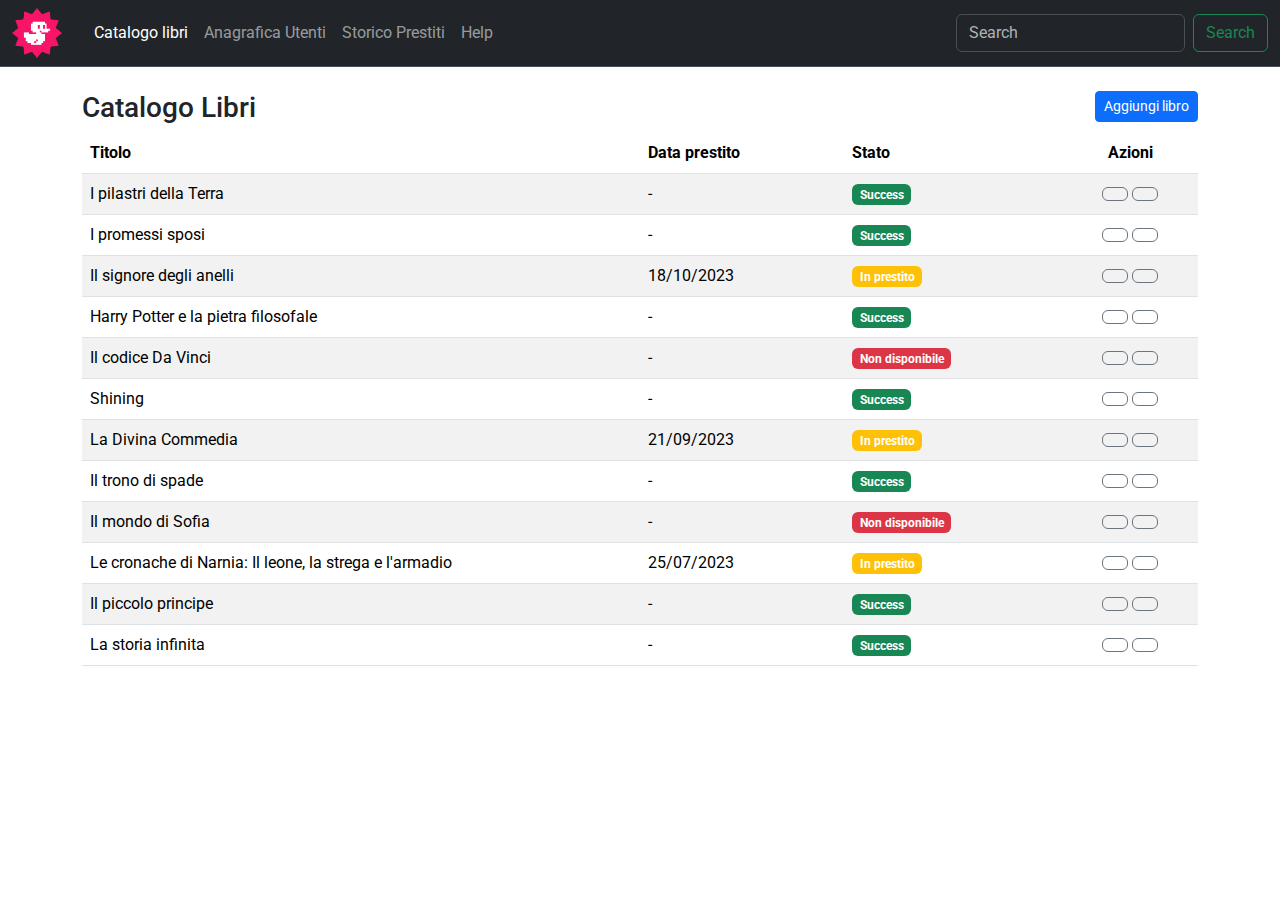
==== index.html @ 5874d786 "replace text on nav and remove dropbox" ====
<!DOCTYPE html>
<html lang="en">

<head>
    <meta charset="UTF-8">
    <meta name="viewport" content="width=device-width, initial-scale=1.0">
    <link rel="stylesheet" href="https://cdnjs.cloudflare.com/ajax/libs/font-awesome/6.6.0/css/all.min.css"
        integrity="sha512-Kc323vGBEqzTmouAECnVceyQqyqdsSiqLQISBL29aUW4U/M7pSPA/gEUZQqv1cwx4OnYxTxve5UMg5GT6L4JJg=="
        crossorigin="anonymous" referrerpolicy="no-referrer" />
    <link rel="preconnect" href="https://fonts.googleapis.com">
    <link rel="preconnect" href="https://fonts.gstatic.com" crossorigin>
    <link
        href="https://fonts.googleapis.com/css2?family=Roboto:ital,wght@0,100;0,300;0,400;0,500;0,700;0,900;1,100;1,300;1,400;1,500;1,700;1,900&display=swap"
        rel="stylesheet">
    <link href="https://cdn.jsdelivr.net/npm/bootstrap@5.3.3/dist/css/bootstrap.min.css" rel="stylesheet"
        integrity="sha384-QWTKZyjpPEjISv5WaRU9OFeRpok6YctnYmDr5pNlyT2bRjXh0JMhjY6hW+ALEwIH" crossorigin="anonymous">
    <link rel="stylesheet" href="css/style.css">

    <title>Bootstrap Dashboard</title>
</head>

<body>

    <!-- navbar -->

    <nav class="navbar navbar-expand-lg bg-dark border-bottom border-body mb-4" data-bs-theme="dark">
        <div class="container-fluid">
            <img class="me-2" src="img/duck.png" alt="">
            <a class="navbar-brand" href="#"></a>
            <button class="navbar-toggler" type="button" data-bs-toggle="collapse"
                data-bs-target="#navbarSupportedContent" aria-controls="navbarSupportedContent" aria-expanded="false"
                aria-label="Toggle navigation">
                <span class="navbar-toggler-icon"></span>
            </button>
            <div class="collapse navbar-collapse" id="navbarSupportedContent">
                <ul class="navbar-nav me-auto mb-2 mb-lg-0">
                    <li class="nav-item">
                        <a class="nav-link active" aria-current="page" href="#">Catalogo libri</a>
                    </li>
                    <li class="nav-item">
                        <a class="nav-link" href="#">Anagrafica Utenti</a>
                    </li>
                    <li class="nav-item">
                        <a class="nav-link" href="#">Storico Prestiti</a>
                    </li>
                    <li class="nav-item">
                        <a class="nav-link" href="#">Help</a>
                    </li>
                    <ul class="dropdown-menu">
                        <li><a class="dropdown-item" href="#"></a></li>
                        <li><a class="dropdown-item" href="#"></a></li>
                        <li>
                            <hr class="dropdown-divider">
                        </li>
                        <li><a class="dropdown-item" href="#"></a></li>
                    </ul>
                    </li>
                    <li class="nav-item">
                        <a class="nav-link disabled" aria-disabled="true"></a>
                    </li>
                </ul>
                <form class="d-flex" role="search">
                    <input class="form-control me-2" type="search" placeholder="Search" aria-label="Search">
                    <button class="btn btn-outline-success" type="submit">Search</button>
                </form>
            </div>
        </div>
    </nav>

    <!-- table -->

    <div class="container-lg">

        <div class="d-flex justify-content-between w-100">
            <div>
                <h3>Catalogo Libri</h3>
            </div>
            <div>
                <button class="btn btn-primary btn-sm" type="submit">Aggiungi libro</button>
            </div>
        </div>
        <table class="table table-striped table-hover">

            <thead>
                <tr>
                    <th scope="col">Titolo</th>
                    <th scope="col" class="d-none d-md-table-cell">Data prestito</th>
                    <th scope="col">Stato</th>
                    <th scope="col" class="text-center">Azioni</th>
                </tr>
            </thead>
            <tbody>
                <tr>

                    <td class="w-50">I pilastri della Terra</td>
                    <td class="d-none d-md-table-cell w-10">-</td>
                    <td> <span class="badge text-bg-success w-20">Success</span></td>
                    <td class="w-20 text-center">
                        <button type="button" class="btn btn-outline-secondary"><i
                                class="fa-solid fa-pencil"></i></button>
                        <button type="button" class="btn btn-outline-secondary"><i
                                class="fa-solid fa-trash"></i></button>
                    </td>
                </tr>


                <tr>

                    <td>I promessi sposi</td>
                    <td class="d-none d-md-table-cell">-</td>
                    <td> <span class="badge text-bg-success">Success</span></td>
                    <td class="text-center"> <button type="button" class="btn btn-outline-secondary"><i
                                class="fa-solid fa-pencil"></i></button>
                        <button type="button" class="btn btn-outline-secondary"><i
                                class="fa-solid fa-trash"></i></button>
                    </td>
                </tr>
                <tr>

                    <td>Il signore degli anelli</td>
                    <td class="d-none d-md-table-cell">18/10/2023</td>
                    <td> <span class="badge text-bg-warning text-white">In prestito</span></td>
                    <td class="text-center"><button type="button" class="btn btn-outline-secondary"><i
                                class="fa-solid fa-pencil"></i></button>
                        <button type="button" class="btn btn-outline-secondary"><i
                                class="fa-solid fa-trash"></i></button>
                    </td>
                </tr>
                <tr>

                    <td>Harry Potter e la pietra filosofale</td>
                    <td class="d-none d-md-table-cell">-</td>
                    <td> <span class="badge text-bg-success">Success</span></td>
                    <td class="text-center"><button type="button" class="btn btn-outline-secondary"><i
                                class="fa-solid fa-pencil"></i></button>
                        <button type="button" class="btn btn-outline-secondary"><i
                                class="fa-solid fa-trash"></i></button>
                    </td>
                </tr>
                <tr>

                    <td>Il codice Da Vinci</td>
                    <td class="d-none d-md-table-cell">-</td>
                    <td> <span class="badge text-bg-danger">Non disponibile</span></td>
                    <td class="text-center"><button type="button" class="btn btn-outline-secondary"><i
                                class="fa-solid fa-pencil"></i></button>
                        <button type="button" class="btn btn-outline-secondary"><i
                                class="fa-solid fa-trash"></i></button>
                    </td>
                </tr>
                <tr>

                    <td>Shining</td>
                    <td class="d-none d-md-table-cell">-</td>
                    <td> <span class="badge text-bg-success">Success</span></td>
                    <td class="text-center"><button type="button" class="btn btn-outline-secondary"><i
                                class="fa-solid fa-pencil"></i></button>
                        <button type="button" class="btn btn-outline-secondary"><i
                                class="fa-solid fa-trash"></i></button>
                    </td>
                </tr>
                <tr>

                    <td>La Divina Commedia</td>
                    <td class="d-none d-md-table-cell">21/09/2023</td>
                    <td> <span class="badge text-bg-warning text-white">In prestito</span></td>
                    <td class="text-center"><button type="button" class="btn btn-outline-secondary"><i
                                class="fa-solid fa-pencil"></i></button>
                        <button type="button" class="btn btn-outline-secondary"><i
                                class="fa-solid fa-trash"></i></button>
                    </td>
                </tr>
                <tr>

                    <td>Il trono di spade</td>
                    <td class="d-none d-md-table-cell">-</td>
                    <td> <span class="badge text-bg-success">Success</span></td>
                    <td class="text-center"><button type="button" class="btn btn-outline-secondary"><i
                                class="fa-solid fa-pencil"></i></button>
                        <button type="button" class="btn btn-outline-secondary"><i
                                class="fa-solid fa-trash"></i></button>
                    </td>
                </tr>
                <tr>

                    <td>Il mondo di Sofia</td>
                    <td class="d-none d-md-table-cell">-</td>
                    <td> <span class="badge text-bg-danger">Non disponibile</span></td>
                    <td class="text-center"><button type="button" class="btn btn-outline-secondary"><i
                                class="fa-solid fa-pencil"></i></button>
                        <button type="button" class="btn btn-outline-secondary"><i
                                class="fa-solid fa-trash"></i></button>
                    </td>
                </tr>

                <tr>

                    <td>Le cronache di Narnia: Il leone, la strega e l'armadio</td>
                    <td class="d-none d-md-table-cell">25/07/2023</td>
                    <td> <span class="badge text-bg-warning text-white">In prestito</span></td>
                    <td class="text-center"> <button type="button" class="btn btn-outline-secondary"><i
                                class="fa-solid fa-pencil"></i></button>
                        <button type="button" class="btn btn-outline-secondary"><i
                                class="fa-solid fa-trash"></i></button>
                    </td>
                </tr>
                <tr>

                    <td>Il piccolo principe</td>
                    <td class="d-none d-md-table-cell">-</td>
                    <td> <span class="badge text-bg-success">Success</span></td>
                    <td class="text-center"><button type="button" class="btn btn-outline-secondary"><i
                                class="fa-solid fa-pencil"></i></button>
                        <button type="button" class="btn btn-outline-secondary"><i
                                class="fa-solid fa-trash"></i></button>
                    </td>
                </tr>
                <tr>

                    <td>La storia infinita</td>
                    <td class="d-none d-md-table-cell">-</td>
                    <td> <span class="badge text-bg-success">Success</span></td>
                    <td class="text-center"><button type="button" class="btn btn-outline-secondary"><i
                                class="fa-solid fa-pencil"></i></button>
                        <button type="button" class="btn btn-outline-secondary"><i
                                class="fa-solid fa-trash"></i></button>
                    </td>
                </tr>
            </tbody>
        </table>





    </div>

</body>

</html>
---- css/style.css ----
body {

    font-family: "Roboto", sans-serif;
    font-weight: 400;
    font-style: normal;
}

img {

    width: 50px;
}
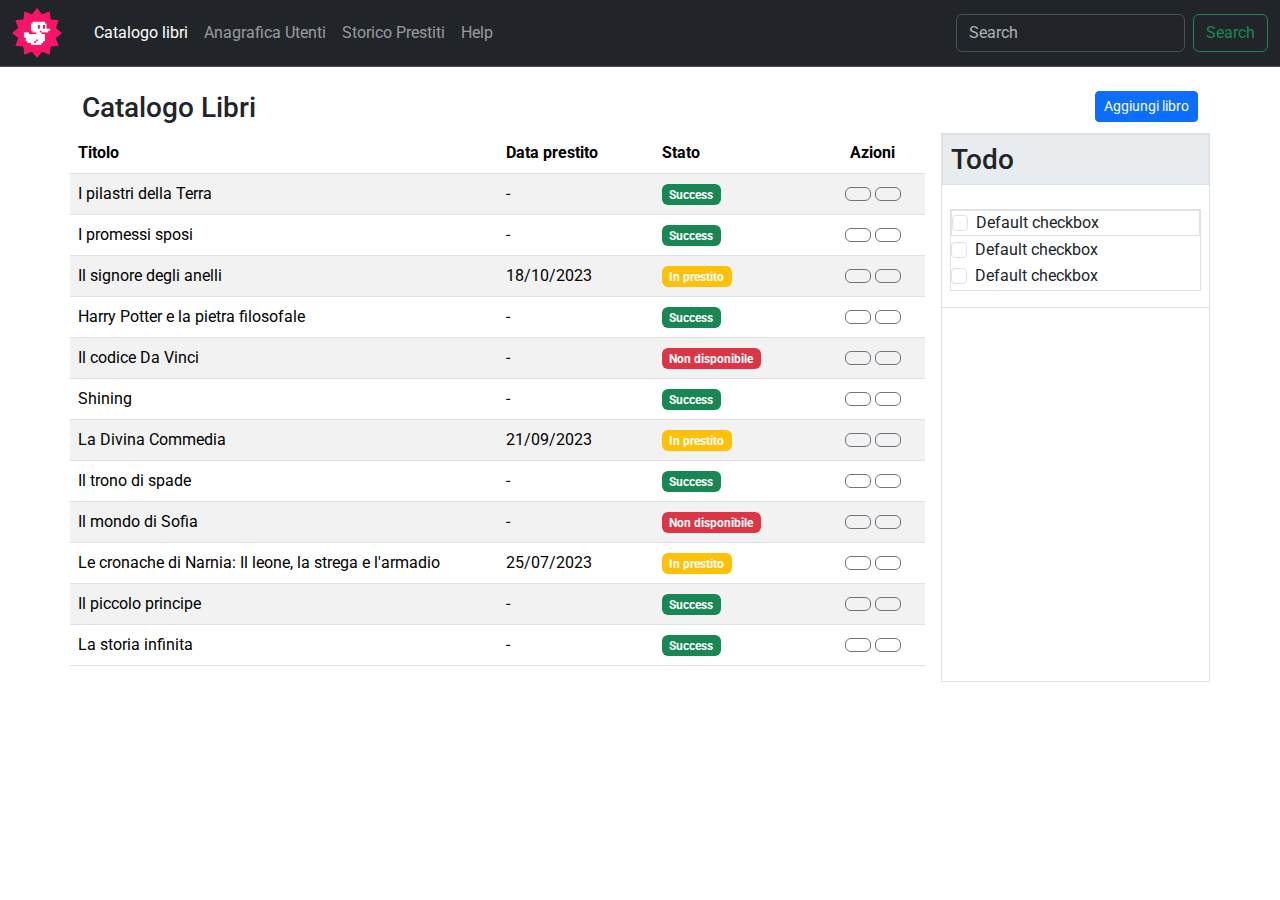
==== commit bc62844b: "start bonus" ====
--- a/index.html
+++ b/index.html
@@ -54,7 +54,7 @@
                         </li>
                         <li><a class="dropdown-item" href="#"></a></li>
                     </ul>
-                    </li>
+
                     <li class="nav-item">
                         <a class="nav-link disabled" aria-disabled="true"></a>
                     </li>
@@ -71,7 +71,7 @@
 
     <div class="container-lg">
 
-        <div class="d-flex justify-content-between w-100">
+        <div class="d-flex justify-content-between w-100 ">
             <div>
                 <h3>Catalogo Libri</h3>
             </div>
@@ -79,162 +79,192 @@
                 <button class="btn btn-primary btn-sm" type="submit">Aggiungi libro</button>
             </div>
         </div>
-        <table class="table table-striped table-hover">
-
-            <thead>
-                <tr>
-                    <th scope="col">Titolo</th>
-                    <th scope="col" class="d-none d-md-table-cell">Data prestito</th>
-                    <th scope="col">Stato</th>
-                    <th scope="col" class="text-center">Azioni</th>
-                </tr>
-            </thead>
-            <tbody>
-                <tr>
-
-                    <td class="w-50">I pilastri della Terra</td>
-                    <td class="d-none d-md-table-cell w-10">-</td>
-                    <td> <span class="badge text-bg-success w-20">Success</span></td>
-                    <td class="w-20 text-center">
-                        <button type="button" class="btn btn-outline-secondary"><i
-                                class="fa-solid fa-pencil"></i></button>
-                        <button type="button" class="btn btn-outline-secondary"><i
-                                class="fa-solid fa-trash"></i></button>
-                    </td>
-                </tr>
-
-
-                <tr>
-
-                    <td>I promessi sposi</td>
-                    <td class="d-none d-md-table-cell">-</td>
-                    <td> <span class="badge text-bg-success">Success</span></td>
-                    <td class="text-center"> <button type="button" class="btn btn-outline-secondary"><i
-                                class="fa-solid fa-pencil"></i></button>
-                        <button type="button" class="btn btn-outline-secondary"><i
-                                class="fa-solid fa-trash"></i></button>
-                    </td>
-                </tr>
-                <tr>
-
-                    <td>Il signore degli anelli</td>
-                    <td class="d-none d-md-table-cell">18/10/2023</td>
-                    <td> <span class="badge text-bg-warning text-white">In prestito</span></td>
-                    <td class="text-center"><button type="button" class="btn btn-outline-secondary"><i
-                                class="fa-solid fa-pencil"></i></button>
-                        <button type="button" class="btn btn-outline-secondary"><i
-                                class="fa-solid fa-trash"></i></button>
-                    </td>
-                </tr>
-                <tr>
-
-                    <td>Harry Potter e la pietra filosofale</td>
-                    <td class="d-none d-md-table-cell">-</td>
-                    <td> <span class="badge text-bg-success">Success</span></td>
-                    <td class="text-center"><button type="button" class="btn btn-outline-secondary"><i
-                                class="fa-solid fa-pencil"></i></button>
-                        <button type="button" class="btn btn-outline-secondary"><i
-                                class="fa-solid fa-trash"></i></button>
-                    </td>
-                </tr>
-                <tr>
-
-                    <td>Il codice Da Vinci</td>
-                    <td class="d-none d-md-table-cell">-</td>
-                    <td> <span class="badge text-bg-danger">Non disponibile</span></td>
-                    <td class="text-center"><button type="button" class="btn btn-outline-secondary"><i
-                                class="fa-solid fa-pencil"></i></button>
-                        <button type="button" class="btn btn-outline-secondary"><i
-                                class="fa-solid fa-trash"></i></button>
-                    </td>
-                </tr>
-                <tr>
-
-                    <td>Shining</td>
-                    <td class="d-none d-md-table-cell">-</td>
-                    <td> <span class="badge text-bg-success">Success</span></td>
-                    <td class="text-center"><button type="button" class="btn btn-outline-secondary"><i
-                                class="fa-solid fa-pencil"></i></button>
-                        <button type="button" class="btn btn-outline-secondary"><i
-                                class="fa-solid fa-trash"></i></button>
-                    </td>
-                </tr>
-                <tr>
-
-                    <td>La Divina Commedia</td>
-                    <td class="d-none d-md-table-cell">21/09/2023</td>
-                    <td> <span class="badge text-bg-warning text-white">In prestito</span></td>
-                    <td class="text-center"><button type="button" class="btn btn-outline-secondary"><i
-                                class="fa-solid fa-pencil"></i></button>
-                        <button type="button" class="btn btn-outline-secondary"><i
-                                class="fa-solid fa-trash"></i></button>
-                    </td>
-                </tr>
-                <tr>
-
-                    <td>Il trono di spade</td>
-                    <td class="d-none d-md-table-cell">-</td>
-                    <td> <span class="badge text-bg-success">Success</span></td>
-                    <td class="text-center"><button type="button" class="btn btn-outline-secondary"><i
-                                class="fa-solid fa-pencil"></i></button>
-                        <button type="button" class="btn btn-outline-secondary"><i
-                                class="fa-solid fa-trash"></i></button>
-                    </td>
-                </tr>
-                <tr>
-
-                    <td>Il mondo di Sofia</td>
-                    <td class="d-none d-md-table-cell">-</td>
-                    <td> <span class="badge text-bg-danger">Non disponibile</span></td>
-                    <td class="text-center"><button type="button" class="btn btn-outline-secondary"><i
-                                class="fa-solid fa-pencil"></i></button>
-                        <button type="button" class="btn btn-outline-secondary"><i
-                                class="fa-solid fa-trash"></i></button>
-                    </td>
-                </tr>
-
-                <tr>
-
-                    <td>Le cronache di Narnia: Il leone, la strega e l'armadio</td>
-                    <td class="d-none d-md-table-cell">25/07/2023</td>
-                    <td> <span class="badge text-bg-warning text-white">In prestito</span></td>
-                    <td class="text-center"> <button type="button" class="btn btn-outline-secondary"><i
-                                class="fa-solid fa-pencil"></i></button>
-                        <button type="button" class="btn btn-outline-secondary"><i
-                                class="fa-solid fa-trash"></i></button>
-                    </td>
-                </tr>
-                <tr>
-
-                    <td>Il piccolo principe</td>
-                    <td class="d-none d-md-table-cell">-</td>
-                    <td> <span class="badge text-bg-success">Success</span></td>
-                    <td class="text-center"><button type="button" class="btn btn-outline-secondary"><i
-                                class="fa-solid fa-pencil"></i></button>
-                        <button type="button" class="btn btn-outline-secondary"><i
-                                class="fa-solid fa-trash"></i></button>
-                    </td>
-                </tr>
-                <tr>
-
-                    <td>La storia infinita</td>
-                    <td class="d-none d-md-table-cell">-</td>
-                    <td> <span class="badge text-bg-success">Success</span></td>
-                    <td class="text-center"><button type="button" class="btn btn-outline-secondary"><i
-                                class="fa-solid fa-pencil"></i></button>
-                        <button type="button" class="btn btn-outline-secondary"><i
-                                class="fa-solid fa-trash"></i></button>
-                    </td>
-                </tr>
-            </tbody>
-        </table>
-
-
-
-
-
+
+        <div class="row gap-3">
+            <div class="col-lg-9 ">
+
+
+                <table class="table table-striped table-hover ">
+
+                    <thead>
+                        <tr>
+                            <th scope="col">Titolo</th>
+                            <th scope="col" class="d-none d-md-table-cell">Data prestito</th>
+                            <th scope="col">Stato</th>
+                            <th scope="col" class="text-center">Azioni</th>
+                        </tr>
+                    </thead>
+                    <tbody>
+                        <tr>
+
+                            <td class="w-50">I pilastri della Terra</td>
+                            <td class="d-none d-md-table-cell w-10">-</td>
+                            <td> <span class="badge text-bg-success w-20">Success</span></td>
+                            <td class="w-20 text-center">
+                                <button type="button" class="btn btn-outline-secondary"><i
+                                        class="fa-solid fa-pencil"></i></button>
+                                <button type="button" class="btn btn-outline-secondary"><i
+                                        class="fa-solid fa-trash"></i></button>
+                            </td>
+                        </tr>
+
+
+                        <tr>
+
+                            <td>I promessi sposi</td>
+                            <td class="d-none d-md-table-cell">-</td>
+                            <td> <span class="badge text-bg-success">Success</span></td>
+                            <td class="text-center"> <button type="button" class="btn btn-outline-secondary"><i
+                                        class="fa-solid fa-pencil"></i></button>
+                                <button type="button" class="btn btn-outline-secondary"><i
+                                        class="fa-solid fa-trash"></i></button>
+                            </td>
+                        </tr>
+                        <tr>
+
+                            <td>Il signore degli anelli</td>
+                            <td class="d-none d-md-table-cell">18/10/2023</td>
+                            <td> <span class="badge text-bg-warning text-white">In prestito</span></td>
+                            <td class="text-center"><button type="button" class="btn btn-outline-secondary"><i
+                                        class="fa-solid fa-pencil"></i></button>
+                                <button type="button" class="btn btn-outline-secondary"><i
+                                        class="fa-solid fa-trash"></i></button>
+                            </td>
+                        </tr>
+                        <tr>
+
+                            <td>Harry Potter e la pietra filosofale</td>
+                            <td class="d-none d-md-table-cell">-</td>
+                            <td> <span class="badge text-bg-success">Success</span></td>
+                            <td class="text-center"><button type="button" class="btn btn-outline-secondary"><i
+                                        class="fa-solid fa-pencil"></i></button>
+                                <button type="button" class="btn btn-outline-secondary"><i
+                                        class="fa-solid fa-trash"></i></button>
+                            </td>
+                        </tr>
+                        <tr>
+
+                            <td>Il codice Da Vinci</td>
+                            <td class="d-none d-md-table-cell">-</td>
+                            <td> <span class="badge text-bg-danger">Non disponibile</span></td>
+                            <td class="text-center"><button type="button" class="btn btn-outline-secondary"><i
+                                        class="fa-solid fa-pencil"></i></button>
+                                <button type="button" class="btn btn-outline-secondary"><i
+                                        class="fa-solid fa-trash"></i></button>
+                            </td>
+                        </tr>
+                        <tr>
+
+                            <td>Shining</td>
+                            <td class="d-none d-md-table-cell">-</td>
+                            <td> <span class="badge text-bg-success">Success</span></td>
+                            <td class="text-center"><button type="button" class="btn btn-outline-secondary"><i
+                                        class="fa-solid fa-pencil"></i></button>
+                                <button type="button" class="btn btn-outline-secondary"><i
+                                        class="fa-solid fa-trash"></i></button>
+                            </td>
+                        </tr>
+                        <tr>
+
+                            <td>La Divina Commedia</td>
+                            <td class="d-none d-md-table-cell">21/09/2023</td>
+                            <td> <span class="badge text-bg-warning text-white">In prestito</span></td>
+                            <td class="text-center"><button type="button" class="btn btn-outline-secondary"><i
+                                        class="fa-solid fa-pencil"></i></button>
+                                <button type="button" class="btn btn-outline-secondary"><i
+                                        class="fa-solid fa-trash"></i></button>
+                            </td>
+                        </tr>
+                        <tr>
+
+                            <td>Il trono di spade</td>
+                            <td class="d-none d-md-table-cell">-</td>
+                            <td> <span class="badge text-bg-success">Success</span></td>
+                            <td class="text-center"><button type="button" class="btn btn-outline-secondary"><i
+                                        class="fa-solid fa-pencil"></i></button>
+                                <button type="button" class="btn btn-outline-secondary"><i
+                                        class="fa-solid fa-trash"></i></button>
+                            </td>
+                        </tr>
+                        <tr>
+
+                            <td>Il mondo di Sofia</td>
+                            <td class="d-none d-md-table-cell">-</td>
+                            <td> <span class="badge text-bg-danger">Non disponibile</span></td>
+                            <td class="text-center"><button type="button" class="btn btn-outline-secondary"><i
+                                        class="fa-solid fa-pencil"></i></button>
+                                <button type="button" class="btn btn-outline-secondary"><i
+                                        class="fa-solid fa-trash"></i></button>
+                            </td>
+                        </tr>
+
+                        <tr>
+
+                            <td>Le cronache di Narnia: Il leone, la strega e l'armadio</td>
+                            <td class="d-none d-md-table-cell">25/07/2023</td>
+                            <td> <span class="badge text-bg-warning text-white">In prestito</span></td>
+                            <td class="text-center"> <button type="button" class="btn btn-outline-secondary"><i
+                                        class="fa-solid fa-pencil"></i></button>
+                                <button type="button" class="btn btn-outline-secondary"><i
+                                        class="fa-solid fa-trash"></i></button>
+                            </td>
+                        </tr>
+                        <tr>
+
+                            <td>Il piccolo principe</td>
+                            <td class="d-none d-md-table-cell">-</td>
+                            <td> <span class="badge text-bg-success">Success</span></td>
+                            <td class="text-center"><button type="button" class="btn btn-outline-secondary"><i
+                                        class="fa-solid fa-pencil"></i></button>
+                                <button type="button" class="btn btn-outline-secondary"><i
+                                        class="fa-solid fa-trash"></i></button>
+                            </td>
+                        </tr>
+                        <tr>
+
+                            <td>La storia infinita</td>
+                            <td class="d-none d-md-table-cell">-</td>
+                            <td> <span class="badge text-bg-success">Success</span></td>
+                            <td class="text-center"><button type="button" class="btn btn-outline-secondary"><i
+                                        class="fa-solid fa-pencil"></i></button>
+                                <button type="button" class="btn btn-outline-secondary"><i
+                                        class="fa-solid fa-trash"></i></button>
+                            </td>
+                        </tr>
+                    </tbody>
+                </table>
+            </div>
+
+            <div class="col border ">
+                <h3 class="bg-body-secondary p-2 border">Todo</h3>
+                <div class="px-2 py-3 border-bottom">
+                    <div class=" border">
+                        <div class="form-check border ">
+                            <input class="form-check-input" type="checkbox" value="" id="flexCheckDefault">
+                            <label class="form-check-label" for="flexCheckDefault">
+                                Default checkbox
+                            </label>
+                        </div>
+                        <div class="form-check">
+                            <input class="form-check-input" type="checkbox" value="" id="flexCheck2">
+                            <label class="form-check-label" for="flexCheckDefault">
+                                Default checkbox
+                            </label>
+                        </div>
+                        <div class="form-check">
+                            <input class="form-check-input" type="checkbox" value="" id="flexCheck3">
+                            <label class="form-check-label" for="flexCheckDefault">
+                                Default checkbox
+                            </label>
+                        </div>
+                    </div>
+                </div>
+            </div>
+        </div>
     </div>
 
+
+
 </body>
 
 </html>--- a/css/style.css
+++ b/css/style.css
@@ -8,4 +8,15 @@
 img {
 
     width: 50px;
+}
+
+.row>* {
+
+    padding-left: 0;
+    padding-right: 0;
+}
+
+.di-ps-15 {
+
+    padding-left: 15px;
 }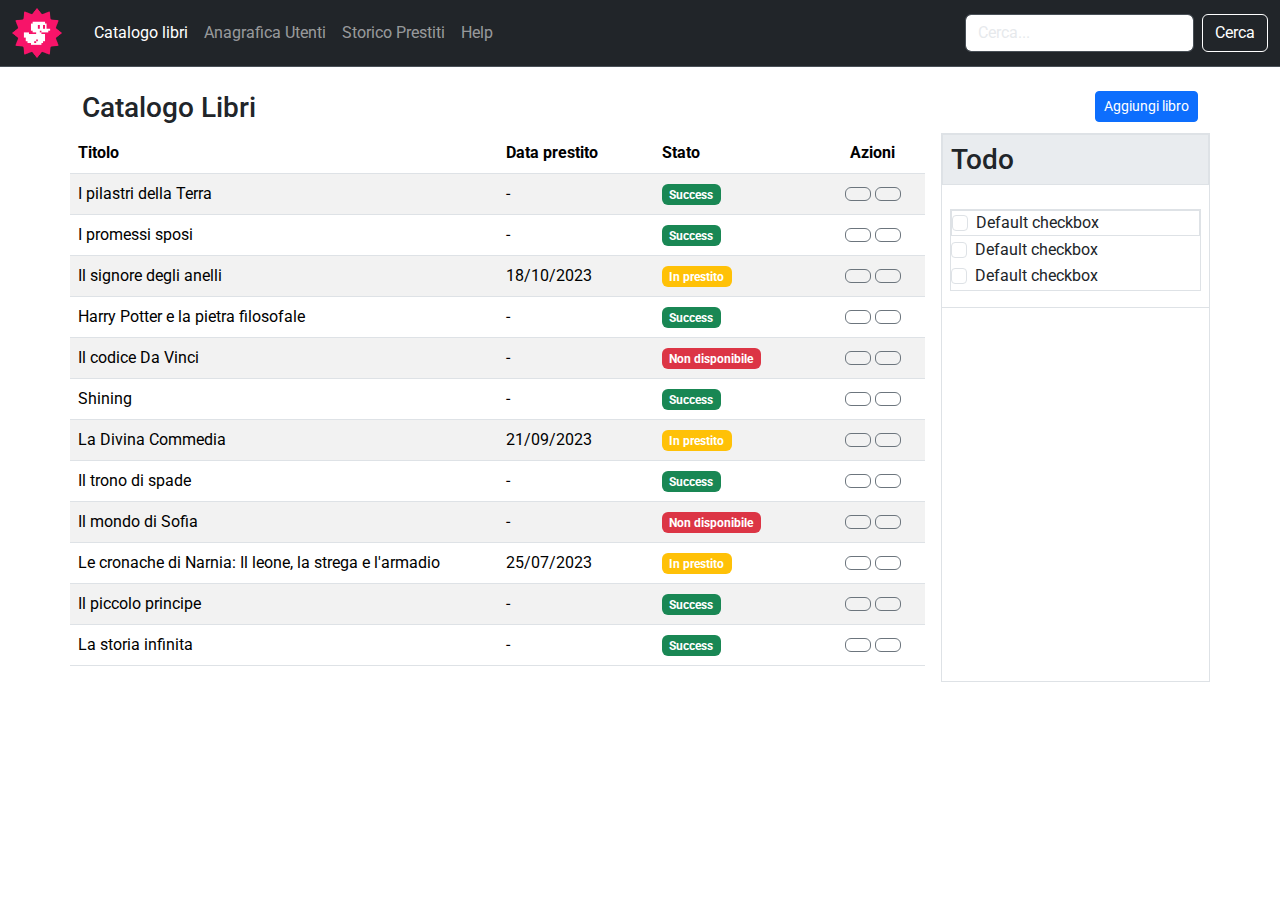
==== commit d3f8716b: "adjust nav" ====
--- a/index.html
+++ b/index.html
@@ -59,9 +59,10 @@
                         <a class="nav-link disabled" aria-disabled="true"></a>
                     </li>
                 </ul>
-                <form class="d-flex" role="search">
-                    <input class="form-control me-2" type="search" placeholder="Search" aria-label="Search">
-                    <button class="btn btn-outline-success" type="submit">Search</button>
+                <form class="d-flex" role="Cerca">
+                    <input class="form-control me-2 bg-white text-bg-secondary" type="Cerca" placeholder="Cerca..."
+                        aria-label="Cerca...">
+                    <button class="btn btn btn-dark border border-white" type="submit">Cerca</button>
                 </form>
             </div>
         </div>
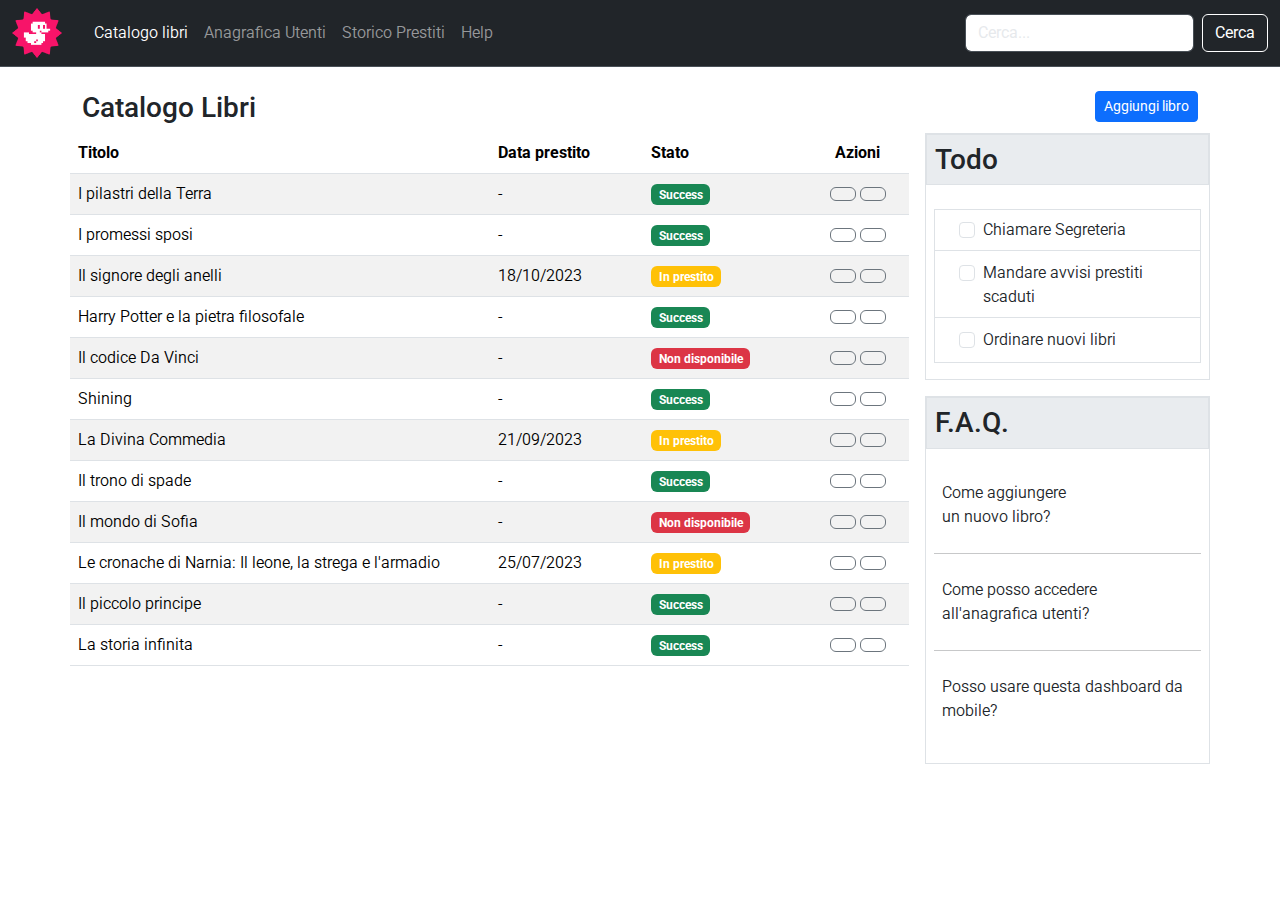
==== commit b0575951: "add 2nd box bonus" ====
--- a/index.html
+++ b/index.html
@@ -46,22 +46,24 @@
                     <li class="nav-item">
                         <a class="nav-link" href="#">Help</a>
                     </li>
-                    <ul class="dropdown-menu">
-                        <li><a class="dropdown-item" href="#"></a></li>
-                        <li><a class="dropdown-item" href="#"></a></li>
-                        <li>
-                            <hr class="dropdown-divider">
-                        </li>
-                        <li><a class="dropdown-item" href="#"></a></li>
-                    </ul>
+                    <li>
+                        <ul class="dropdown-menu">
+                            <li><a class="dropdown-item" href="#"></a></li>
+                            <li><a class="dropdown-item" href="#"></a></li>
+                            <li>
+                                <hr class="dropdown-divider">
+                            </li>
+                            <li><a class="dropdown-item" href="#"></a></li>
+                        </ul>
+                    </li>
 
                     <li class="nav-item">
                         <a class="nav-link disabled" aria-disabled="true"></a>
                     </li>
                 </ul>
-                <form class="d-flex" role="Cerca">
-                    <input class="form-control me-2 bg-white text-bg-secondary" type="Cerca" placeholder="Cerca..."
-                        aria-label="Cerca...">
+                <form class="d-flex" role="text">
+                    <input class="form-control me-2 bg-white text-bg-secondary" type="Search" placeholder="Cerca..."
+                        aria-label="Cerca">
                     <button class="btn btn btn-dark border border-white" type="submit">Cerca</button>
                 </form>
             </div>
@@ -81,8 +83,8 @@
             </div>
         </div>
 
-        <div class="row gap-3">
-            <div class="col-lg-9 ">
+        <div class="row">
+            <div class="col-sm-12 col-md-12 col-lg-9 pe-3">
 
 
                 <table class="table table-striped table-hover ">
@@ -236,33 +238,59 @@
                 </table>
             </div>
 
-            <div class="col border ">
-                <h3 class="bg-body-secondary p-2 border">Todo</h3>
-                <div class="px-2 py-3 border-bottom">
-                    <div class=" border">
-                        <div class="form-check border ">
-                            <input class="form-check-input" type="checkbox" value="" id="flexCheckDefault">
-                            <label class="form-check-label" for="flexCheckDefault">
-                                Default checkbox
-                            </label>
-                        </div>
-                        <div class="form-check">
-                            <input class="form-check-input" type="checkbox" value="" id="flexCheck2">
-                            <label class="form-check-label" for="flexCheckDefault">
-                                Default checkbox
-                            </label>
-                        </div>
-                        <div class="form-check">
-                            <input class="form-check-input" type="checkbox" value="" id="flexCheck3">
-                            <label class="form-check-label" for="flexCheckDefault">
-                                Default checkbox
-                            </label>
+            <div class="col-sm-12 col-md-12 col-lg-3">
+                <div class="border mb-3">
+                    <h3 class="bg-body-secondary p-2 border">Todo</h3>
+                    <div class=" px-2 py-3 r">
+                        <div class=" border ">
+                            <div class="form-check border-bottom p-2 ps-5">
+                                <input class="form-check-input" type="checkbox" value="" id="flexCheckDefault">
+                                <label class="form-check-label" for="flexCheckDefault">
+                                    Chiamare Segreteria
+                                </label>
+                            </div>
+                            <div class="form-check border-bottom p-2 ps-5">
+                                <input class="form-check-input " type="checkbox" value="" id="flexCheck2">
+                                <label class="form-check-label" for="flexCheckDefault">
+                                    Mandare avvisi prestiti scaduti
+                                </label>
+                            </div>
+                            <div class="form-check p-2 ps-5">
+                                <input class="form-check-input" type="checkbox" value="" id="flexCheck3">
+                                <label class="form-check-label" for="flexCheckDefault">
+                                    Ordinare nuovi libri
+                                </label>
+                            </div>
                         </div>
                     </div>
                 </div>
+                <div class="border mb-3">
+                    <h3 class="bg-body-secondary p-2 border">F.A.Q.</h3>
+                    <ul class=" px-2 py-3 list-unstyled ">
+                        <li class=" p-2 d-flex justify-content-between align-items-center">
+                            Come aggiungere <br> un nuovo libro?
+                            <span><i class="fa-solid fa-angle-down"></i></span>
+                        </li>
+                        <hr>
+                        <li class="p-2 d-flex justify-content-between align-items-center">
+                            Come posso accedere all'anagrafica utenti?
+                            <span><i class="fa-solid fa-angle-down"></i></span>
+                        </li>
+                        <hr>
+                        <li class="p-2 d-flex justify-content-between align-items-center">
+                            Posso usare questa dashboard
+                            da mobile?
+                            <span><i class="fa-solid fa-angle-down"></i></span>
+                        </li>
+
+
+                    </ul>
+                </div>
             </div>
         </div>
+
     </div>
+    </div>
 
 
 
--- a/css/style.css
+++ b/css/style.css
@@ -1,7 +1,7 @@
 body {
 
     font-family: "Roboto", sans-serif;
-    font-weight: 400;
+    font-weight: 350;
     font-style: normal;
 }
 
@@ -14,9 +14,4 @@
 
     padding-left: 0;
     padding-right: 0;
-}
-
-.di-ps-15 {
-
-    padding-left: 15px;
 }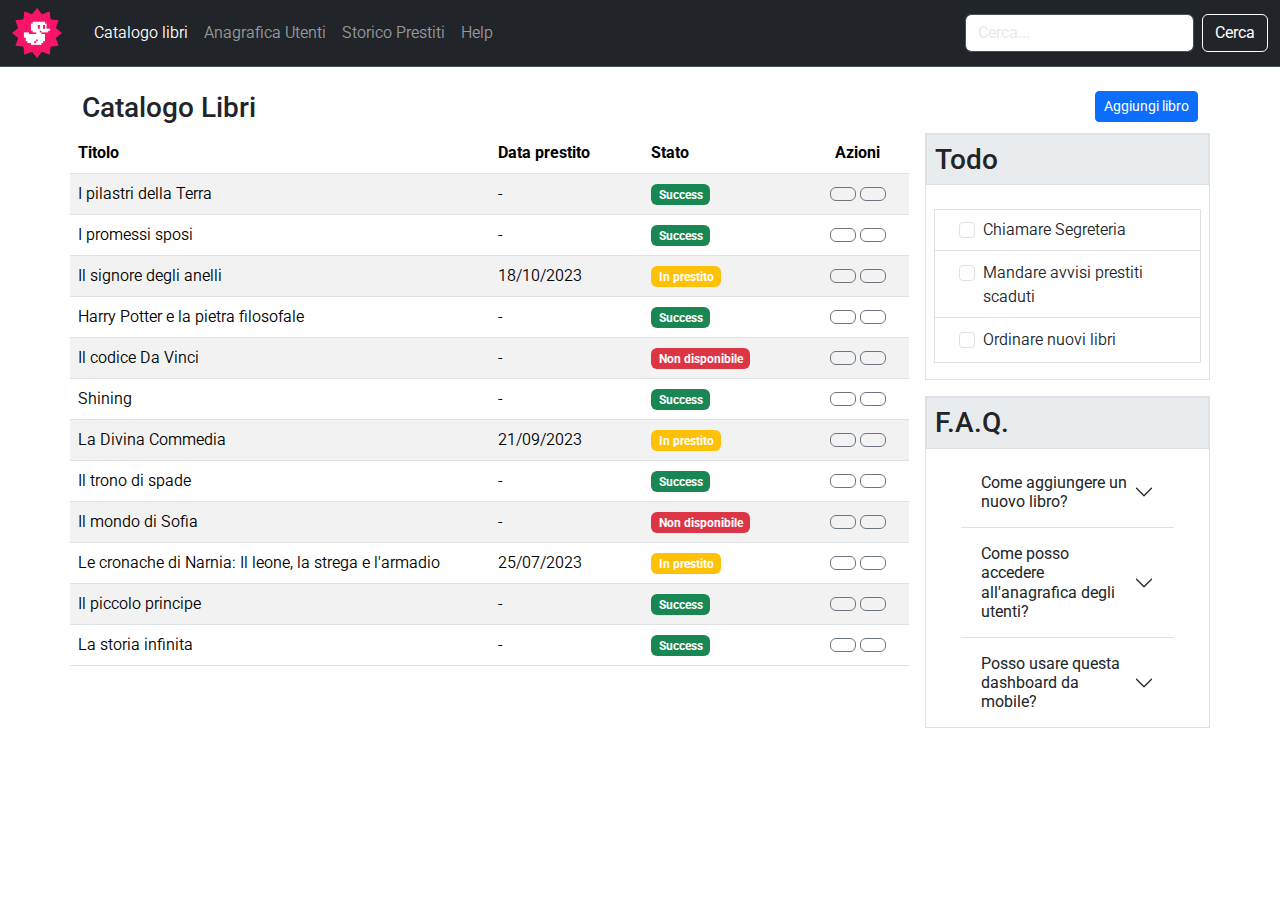
==== commit 65b3d8ea: "replace F.A.Q. section with bootstrap's accordion" ====
--- a/index.html
+++ b/index.html
@@ -72,7 +72,7 @@
 
     <!-- table -->
 
-    <div class="container-lg">
+    <div class="container">
 
         <div class="d-flex justify-content-between w-100 ">
             <div>
@@ -264,27 +264,69 @@
                         </div>
                     </div>
                 </div>
-                <div class="border mb-3">
+                <div class="border">
                     <h3 class="bg-body-secondary p-2 border">F.A.Q.</h3>
-                    <ul class=" px-2 py-3 list-unstyled ">
-                        <li class=" p-2 d-flex justify-content-between align-items-center">
-                            Come aggiungere <br> un nuovo libro?
-                            <span><i class="fa-solid fa-angle-down"></i></span>
-                        </li>
-                        <hr>
-                        <li class="p-2 d-flex justify-content-between align-items-center">
-                            Come posso accedere all'anagrafica utenti?
-                            <span><i class="fa-solid fa-angle-down"></i></span>
-                        </li>
-                        <hr>
-                        <li class="p-2 d-flex justify-content-between align-items-center">
-                            Posso usare questa dashboard
-                            da mobile?
-                            <span><i class="fa-solid fa-angle-down"></i></span>
-                        </li>
-
-
-                    </ul>
+                    <div class="w-75 m-auto">
+                        <div class="accordion accordion-flush  " id="accordionFlushExample">
+                            <div class="accordion-item ">
+                                <h2 class="accordion-header">
+                                    <button class="accordion-button collapsed" type="button" data-bs-toggle="collapse"
+                                        data-bs-target="#flush-collapseOne" aria-expanded="false"
+                                        aria-controls="flush-collapseOne">
+                                        Come aggiungere un nuovo libro?
+                                    </button>
+                                </h2>
+                                <div id="flush-collapseOne" class="accordion-collapse collapse"
+                                    data-bs-parent="#accordionFlushExample">
+                                    <div class="accordion-body">Placeholder content for this accordion, which is
+                                        intended to
+                                        demonstrate the <code>.accordion-flush</code> class. This is the first item's
+                                        accordion
+                                        body.</div>
+                                </div>
+                            </div>
+                            <div class="accordion-item">
+                                <h2 class="accordion-header">
+                                    <button class="accordion-button collapsed" type="button" data-bs-toggle="collapse"
+                                        data-bs-target="#flush-collapseTwo" aria-expanded="false"
+                                        aria-controls="flush-collapseTwo">
+                                        Come posso accedere all'anagrafica degli utenti?
+                                    </button>
+                                </h2>
+                                <div id="flush-collapseTwo" class="accordion-collapse collapse"
+                                    data-bs-parent="#accordionFlushExample">
+                                    <div class="accordion-body">Placeholder content for this accordion, which is
+                                        intended to
+                                        demonstrate the <code>.accordion-flush</code> class. This is the second item's
+                                        accordion
+                                        body. Let's imagine this being filled with some actual content.</div>
+                                </div>
+                            </div>
+                            <div class="accordion-item">
+                                <h2 class="accordion-header">
+                                    <button class="accordion-button collapsed" type="button" data-bs-toggle="collapse"
+                                        data-bs-target="#flush-collapseThree" aria-expanded="false"
+                                        aria-controls="flush-collapseThree">
+                                        Posso usare questa dashboard da mobile?
+                                    </button>
+                                </h2>
+                                <div id="flush-collapseThree" class="accordion-collapse collapse"
+                                    data-bs-parent="#accordionFlushExample">
+                                    <div class="accordion-body">Placeholder content for this accordion, which is
+                                        intended to
+                                        demonstrate the <code>.accordion-flush</code> class. This is the third item's
+                                        accordion
+                                        body. Nothing more exciting happening here in terms of content, but just filling
+                                        up
+                                        the
+                                        space to make it look, at least at first glance, a bit more representative of
+                                        how
+                                        this
+                                        would look in a real-world application.</div>
+                                </div>
+                            </div>
+                        </div>
+                    </div>
                 </div>
             </div>
         </div>
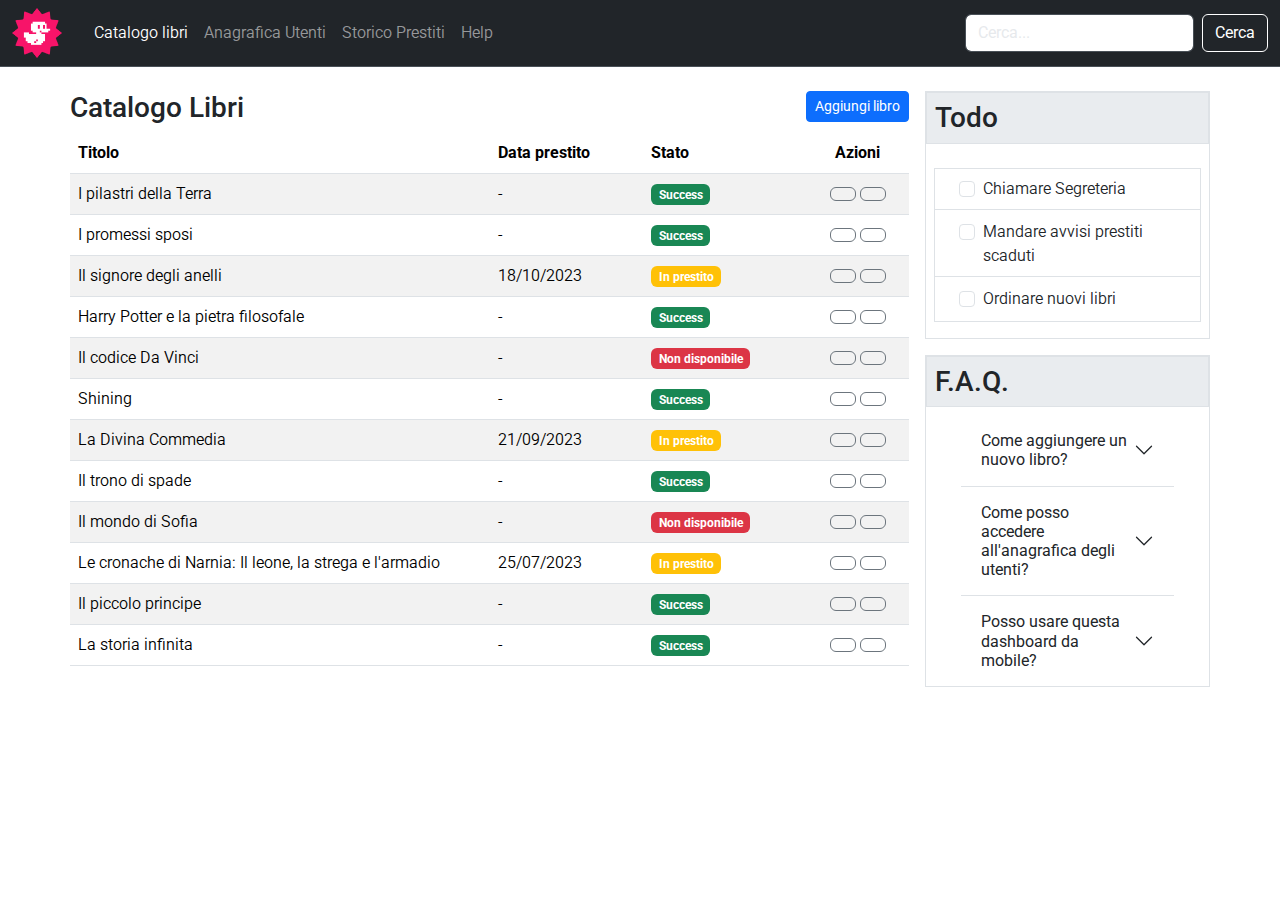
==== commit 6f1591f2: "adjust title and button" ====
--- a/index.html
+++ b/index.html
@@ -74,17 +74,18 @@
 
     <div class="container">
 
-        <div class="d-flex justify-content-between w-100 ">
-            <div>
-                <h3>Catalogo Libri</h3>
-            </div>
-            <div>
-                <button class="btn btn-primary btn-sm" type="submit">Aggiungi libro</button>
-            </div>
-        </div>
+
 
         <div class="row">
             <div class="col-sm-12 col-md-12 col-lg-9 pe-3">
+                <div class="d-flex justify-content-between w-100 ">
+                    <div>
+                        <h3>Catalogo Libri</h3>
+                    </div>
+                    <div>
+                        <button class="btn btn-primary btn-sm" type="submit">Aggiungi libro</button>
+                    </div>
+                </div>
 
 
                 <table class="table table-striped table-hover ">
